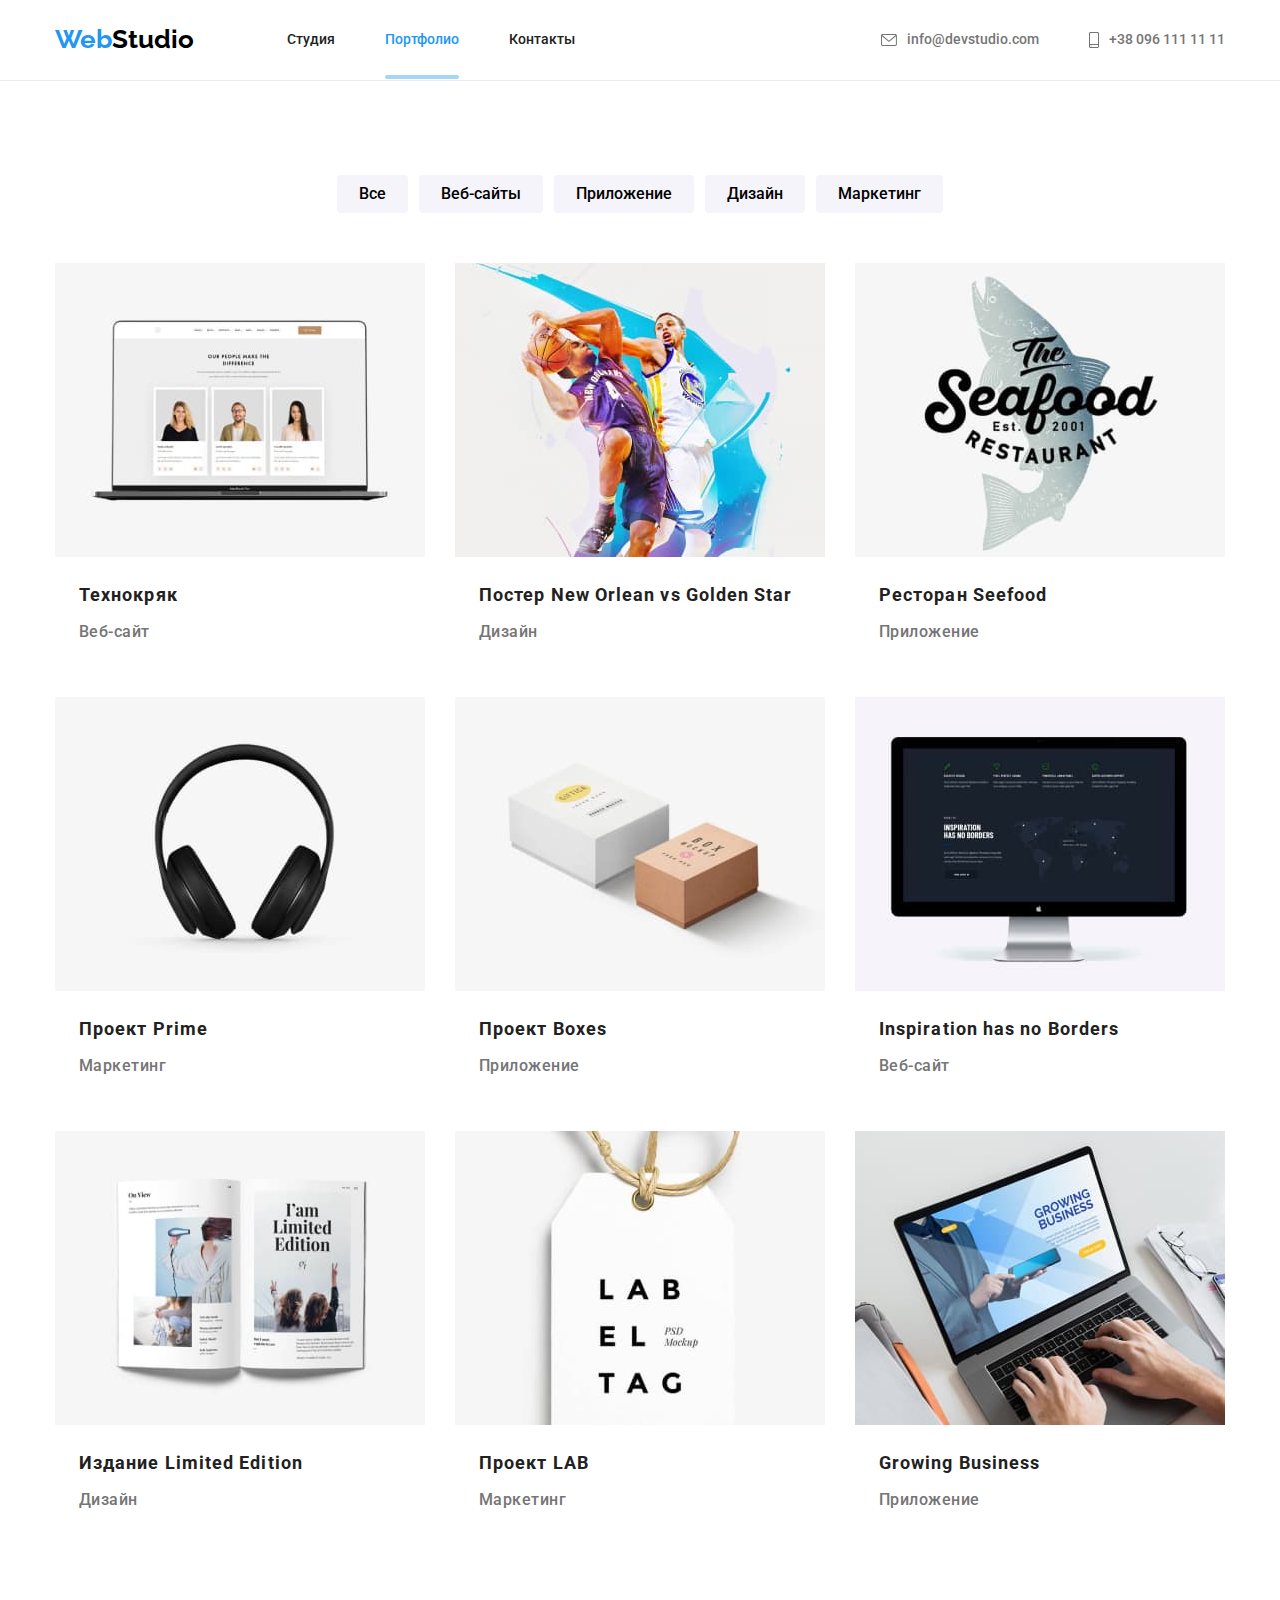
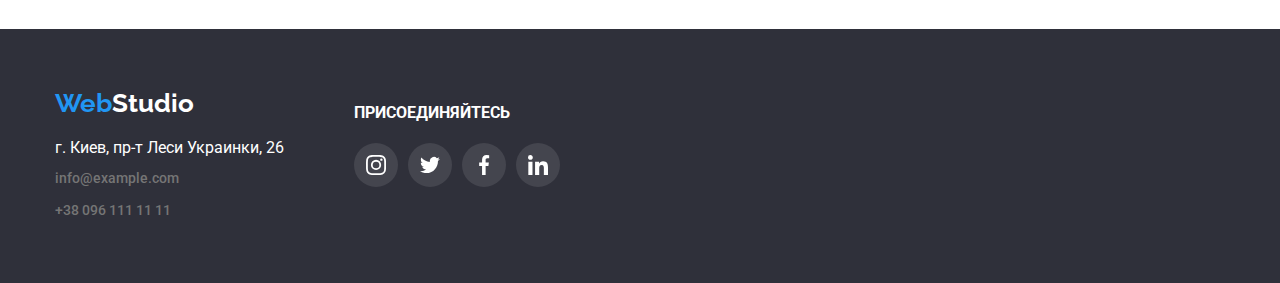
==== portfolio.html @ 99324afc "DZ5" ====
<!DOCTYPE html>
<html lang="ru">

<head>
    <meta charset="UTF-8">
    <meta http-equiv="X-UA-Compatible" content="IE=edge">
    <meta name="viewport" content="width=device-width, initial-scale=1.0">
    <title>WebStudio</title>
    <link rel="preconnect" href="https://fonts.gstatic.com">
    <link href="https://fonts.googleapis.com/css2?family=Raleway:wght@700&family=Roboto:wght@400;500;700;900&display=swap"
        rel="stylesheet">
    <link rel="stylesheet" href="https://cdnjs.cloudflare.com/ajax/libs/modern-normalize/1.0.0/modern-normalize.min.css">
    <link rel="stylesheet" href="./css/style.css">
</head>

<body>
    <!-- Шапка сайта -->
    <header class="page-header">
        <div class="container flex">
            <a class="logo" href="./index.html" lang="en">Web<span>Studio</span></a>
            <nav class="main-nav">
                <ul class="list site-nav flex">
                    <li class="item"><a class="link" href="./index.html">Студия</a></li>
                    <li class="item"><a class="link current" href="./portfolio.html">Портфолио</a></li>
                    <li class="item"><a class="link" href="">Контакты</a></li>
                </ul>
    
            </nav>
            <ul class="list contact-nav flex">
                <li class="item">
                    <a class="link link-contact" href="mailto:info@devstudio.com">
                        <svg class="contact-icon" width="16px" height="12px">
                            <use href="./images/icons.svg#icon-envelope"></use>
                        </svg>
                        info@devstudio.com
                    </a>
                </li>
                <li class="item">
                    <a class="link link-contact" href="tel:+380961111111">
                        <svg class="contact-icon" width="10px" height="16px">
                            <use href="./images/icons.svg#icon-smartphone"></use>
                        </svg>
                        +38 096 111 11 11
                    </a>
                </li>
            </ul>
        </div>
    </header>

        <!-- главная страница -->
        <main>
            <section class="section section-portfolio">
                <div class="container">
                    <h1 hidden>Наше портфолио</h1>
                    <ul class="list btn-list">
                        <li class="item">
                            <button class="btn" type="button">Все</button>
                        </li>
                        <li class="item">
                            <button class="btn" type="button">Веб-сайты</button>
                        </li>
                        <li class="item">
                            <button class="btn" type="button">Приложение</button>
                        </li>
                        <li class="item">
                            <button class="btn" type="button">Дизайн</button>
                        </li>
                        <li class="item">
                            <button class="btn" type="button">Маркетинг</button>
                        </li>
                    </ul>
                    <ul class="list portfolio-list">
                        <li class="item">
                            <div class="portfolio-list-item">
                                <a class="link" href="#">
                                    <div class="portfolio-image">
                                        <img src="./images/portfolio/website1.jpg" alt="Веб-сайт Технокряк" width="370" height="294">
                                        <p class="text-works-transcriptions">Технокряк это современная площадка распространения коронавируса. Компании используют эту платформу для цифрового
                                                шпионажа и атак на защищённые сервера конкурентов.</p>
                                    </div>
                                    <h2 class="title-works">Технокряк</h2>
                                    <p class="text-works">Веб-сайт</p>
                                    
                                </a>
                            </div>
                        </li>
                        <li class="item">
                            <div class="portfolio-list-item">
                                <a class="link" href="#">
                                    <img class="portfolio-image" src="./images/portfolio/website2.jpg" alt="Постер New Orlean vs Golden Star" width="370" height="294">
                                    <h2 class="title-works">Постер New Orlean vs Golden Star</h2>
                                    <p class="text-works">Дизайн</p>
                                </a>
                            </div>
                        </li>
                        <li class="item">
                            <div class="portfolio-list-item">
                                <a class="link" href="#">
                                    <img class="portfolio-image" src="./images/portfolio/website3.jpg" alt="Приложение для ресторана Seefood" width="370" height="294">
                                    <h2 class="title-works">Ресторан Seefood</h2>
                                    <p class="text-works">Приложение</p>
                                </a>
                            </div>
                        </li>
                        <li class="item">
                            <div class="portfolio-list-item">
                                <a class="link" href="#">
                                    <img class="portfolio-image" src="./images/portfolio/website4.jpg" alt="Проект Prime" width="370" height="294">
                                    <h2 class="title-works">Проект Prime</h2>
                                    <p class="text-works">Маркетинг</p>
                                </a>
                            </div>
                        </li>
                        <li class="item">
                            <div class="portfolio-list-item">
                                <a class="link" href="#">
                                    <img class="portfolio-image" src="./images/portfolio/website5.jpg" alt="Проект Boxes" width="370" height="294">
                                    <h2 class="title-works">Проект Boxes</h2>
                                    <p class="text-works">Приложение</p>
                                </a>
                            </div>
                        </li>
                        <li class="item">
                            <div class="portfolio-list-item">
                                <a class="link" href="#">
                                    <img class="portfolio-image" src="./images/portfolio/website6.jpg" alt="Inspiration has no Borders" width="370" height="294">
                                    <h2 class="title-works">Inspiration has no Borders</h2>
                                    <p class="text-works">Веб-сайт</p>
                                </a>
                            </div>
                        </li>
                        <li class="item">
                            <div class="portfolio-list-item">
                                <a class="link" href="#">
                                    <img class="portfolio-image" src="./images/portfolio/website7.jpg" alt="Издание Limited Edition" width="370" height="294">
                                    <h2 class="title-works">Издание Limited Edition</h2>
                                    <p class="text-works">Дизайн</p>
                                </a>
                            </div>
                        </li>
                        <li class="item">
                            <div class="portfolio-list-item">
                                <a class="link" href="#">
                                    <img class="portfolio-image" src="./images/portfolio/website8.jpg" alt="Проект LAB" width="370" height="294">
                                    <h2 class="title-works">Проект LAB</h2>
                                    <p class="text-works">Маркетинг</p>
                                </a>
                            </div>
                        </li>
                        <li class="item">
                            <div class="portfolio-list-item">
                                <a class="link" href="#">
                                    <img class="portfolio-image" src="./images/portfolio/website9.jpg" alt="Growing Business" width="370" height="294">
                                    <h2 class="title-works">Growing Business</h2>
                                    <p class="text-works">Приложение</p>
                                </a>
                            </div>
                        </li>
                    </ul>
                </div>
            </section>

        </main>
        <!-- Футер -->
        <footer class="footer">
            <div class="container footer-container">
                <div class="footer-contact">
                    <a class="logo logo-footer" href="./index.html" lang="en">Web<span>Studio</span></a>
                    <address class="footer-address">
                        <p class="address">г. Киев, пр-т Леси Украинки, 26 </p>
                        <a class="link link-contact" href="mailto:info@example.com">info@example.com</a>
                        <a class="link link-contact" href="tel:+380961111111">+38 096 111 11 11</a>
                    </address>
                </div>
                <div class="footer-social-link">
                    <p class="title">присоединяйтесь</p>
                    <ul class="social-items">
                        <li>
                            <button class="social-links">
                                <svg class="social-link" width="20" height="20">
                                    <use href="./images/icons.svg#icon-instagram"></use>
                                </svg>
                            </button>
                        </li>
                        <li>
                            <button class="social-links">
                                <svg class="social-link" width="20" height="20">
                                    <use href="./images/icons.svg#icon-twitter"></use>
                                </svg>
                            </button>
                        </li>
                        <li>
                            <button class="social-links">
                                <svg class="social-link" width="20" height="20">
                                    <use href="./images/icons.svg#icon-facebook"></use>
                                </svg>
                            </button>
                        </li>
                        <li>
                            <button class="social-links">
                                <svg class="social-link" width="20" height="20">
                                    <use href="./images/icons.svg#icon-linkedin"></use>
                                </svg>
                            </button>
                        </li>
                    </ul>
                </div>
            </div>
        </footer>
</body>
</html>
---- css/style.css ----
:root {
  --dark-background: #2f303a;
  --white-background: #ffffff;
  --light-background: #e5e5e5;
  --grey-background: #f5f4fa;
  --text-dark: #000000;
  --text-white: #ffffff;
  --text-black: #212121;
  --text-grey: #757575;
  --accent-blue: #2196f3;
  --icon-color: #afb1b8;
}
body {
  background: var(--white-background);
  font-family: Roboto, sans-serif;
  color: var(--text-black);
}
h1,
h2,
h3,
h4,
h5,
h6 {
  margin: 0;
}
p {
  margin: 0;
}
ul,
li {
  margin: 0;
  padding: 0;
}
button {
  padding: 0;
}
svg {
  display: block;
}
img {
  display: block;
}
.container {
  margin-left: auto;
  margin-right: auto;
  padding-left: 15px;
  padding-right: 15px;

  width: 1200px;

  /* outline: 1px solid tomato; */
}
.link {
  font-weight: 500;
  font-size: 14px;
  line-height: 1.14;
  color: var(--text-black);
  text-decoration: none;
}
.link:hover,
.link:focus {
  color: var(--accent-blue);
}
.section {
  padding-top: 94px;
  padding-bottom: 94px;
  font-size: 14px;
  line-height: 1.71;

  /* width: 1600px; */
}
.list {
  list-style-type: none;
}
.flex {
  display: flex;
}
/* Header */

.page-header {
  border-bottom: 1px solid #ececec;
  /* padding: 0 200px; */
}
.page-header .container {
  align-items: center;
}
.logo {
  color: var(--accent-blue);
  font-family: Raleway;
  font-weight: bold;
  font-size: 26px;
  text-decoration: none;
}
.logo span {
  color: var(--text-dark);
}
.main-nav {
  align-items: center;
}
.site-nav {
  margin: 0;
  padding: 32px 0 32px 93px;
  align-items: center;

  font-weight: 500;
  font-size: 14px;
  line-height: 1.14;
}
.site-nav .link {
  padding: 32px 0;
}
.site-nav .item + .item {
  margin-left: 50px;
}

.contact-nav {
  display: flex;
  margin-left: auto;
  padding: 0;
}
.link-contact {
  display: flex;
  align-items: center;
  color: var(--text-grey);
}
.site-nav .link.current {
  position: relative;
  color: var(--accent-blue);
}
.site-nav .link.current::after {
  content: '';
  display: block;
  width: 100%;
  height: 4px;
  background-color: var(--accent-blue);
  border-radius: 2px;
  opacity: 0.4;

  position: absolute;
  left: 0;
  bottom: 0;
}
.contact-nav .item + .item {
  padding-left: 50px;
}
.contact-icon {
  margin-right: 10px;
  fill: currentColor;
}
.link-contact:hover,
.link-contact:focus {
  fill: var(--accent-blue);
}

/* Main */

.hero-section {
  text-align: center;
}
.hero-section-overlay {
  max-width: 1600px;
  margin-left: auto;
  margin-right: auto;
  background-image: linear-gradient(
      to right,
      rgba(47, 48, 58, 0.4),
      rgba(47, 48, 58, 0.4)
    ),
    url('../images/backgroundhero.png');

  background-repeat: no-repeat;
  background-position: 50% 50%;
}
.hero-section-title {
  padding: 106px 237px 106px 237px;
}
.hero-title {
  margin-bottom: 30px;

  font-weight: 900;
  font-size: 44px;
  line-height: 137%;
  color: var(--text-white);
  text-transform: uppercase;
}
.btn {
  background-color: var(--grey-background);
  font-weight: 500;
  font-size: 16px;
  line-height: 1.63;
  text-align: center;
  cursor: pointer;
}
.btn:hover,
.btn:focus {
  background-color: var(--accent-blue);
  color: var(--text-white);
}
.btn-hero {
  background-color: var(--accent-blue);
  font-weight: bold;
  font-size: 16px;
  line-height: 1.88;
  text-align: center;
  color: var(--text-white);
  width: 200px;
  border: transparent;
  border-radius: 4px;
  padding: 10px 32px;
}
.close-btn {
  position: absolute;
  top: 8px;
  right: 8px;
  padding: 9px 9px 10px 10px;
  border: 1px solid rgba(0, 0, 0, 0.1);
  border-radius: 50%;
  background-color: var(--white-background);
}
.close-icon {
  /* fill: #000000; */
}
.backdrop {
  position: fixed;
  top: 0;
  left: 0;
  width: 100%;
  height: 100%;
  background: rgba(0, 0, 0, 0.2);

  opacity: 1;

  transition: opacity 250ms cubic-bezier(0.4, 0, 0.2, 1);
}
.backdrop.is-hidden {
  opacity: 0;
  pointer-events: none;
}
.backdrop.is-hidden .modal {
  transform: translate(-50%, -50%) scale(0);
}
.modal {
  position: absolute;
  top: 50%;
  left: 50%;
  transform: translate(-50%, -50%) scale(1);
  width: 528px;
  height: 581px;

  background-color: #fff;
  box-shadow: 0px 1px 3px rgba(0, 0, 0, 0.12), 0px 1px 1px rgba(0, 0, 0, 0.14),
    0px 2px 1px rgba(0, 0, 0, 0.2);
  border-radius: 4px;

  transition: transform 250ms cubic-bezier(0.4, 0, 0.2, 1);
}
/* наши преимущества */
.feature-list {
  display: flex;
  margin-bottom: 94px;
}
.feature-list .item {
  width: calc((100% - 90px) / 4);
}
.feature-list .item:not(:last-child) {
  margin-right: 30px;
}
.feature-list .feature-title {
  margin-bottom: 10px;
}
.title {
  font-weight: bold;
  line-height: 1.14;
  text-transform: uppercase;
  margin-bottom: 10px;
}
.feature-title {
  font-size: 14px;
  letter-spacing: 0.03em;
  line-height: 1.15;
}
.section-title {
  margin-bottom: 50px;

  font-weight: bold;
  font-size: 36px;
  line-height: 1.17;
  text-align: center;
}
.text {
  color: var(--text-grey);
}
.our-skills-list {
  display: flex;
}
.our-skills-list .item:not(:last-child) {
  margin-right: 30px;
}
.our-skills-list .item {
  position: relative;
}
.our-skills-list-text {
  position: absolute;
  width: 100%;
  left: 0;
  bottom: 0;
  padding: 27px 0;
  text-align: center;
  background-color: rgba(47, 48, 58, 0.8);
  color: var(--text-white);
  text-transform: uppercase;
  font-size: bold;
  line-height: 1.14;
  letter-spacing: 0.03em;
}
.feature-icons {
  padding: 25px 100px;
  margin-bottom: 30px;
  background-color: var(--grey-background);
  border-radius: 4px;
  text-align: center;
}
/* наша команда */
.section-our-team {
  background-color: var(--grey-background);
}
.list-team {
  display: flex;
  text-align: center;
}
.our-team-item {
  background-color: var(--white-background);
}
.list-team .item {
  display: block;
  box-shadow: 0px 1px 3px rgba(0, 0, 0, 0.12), 0px 1px 1px rgba(0, 0, 0, 0.14),
    0px 2px 1px rgba(0, 0, 0, 0.2);
}
.list-team .item:not(:last-child) {
  margin-right: 30px;
}
.title-team {
  font-weight: 500;
  font-size: 16px;
  line-height: 119%;
  letter-spacing: 0.03em;
  padding: 0 59px 10px 59px;
}
.our-skills-list {
  display: flex;
}
.our-skills-list .item:not(:last-child) {
  margin-right: 30px;
}
.team-text {
  font-size: 16px;
  line-height: 1.19;
  padding-right: auto;
  padding-bottom: 16px;
  padding-left: auto;
}
.team-image {
  display: block;
  margin-bottom: 30px;
}
.social-links {
  display: block;
  margin-right: 10px;
  padding: 12px;
  color: var(--icon-color);
  background-color: var(--white-background);
  border: none;
  border-radius: 50%;
  cursor: pointer;
}

.social-links:hover,
.social-links:focus {
  background-color: var(--accent-blue);
  color: var(--text-white);
}
.social-link {
  text-align: center;
  fill: currentColor;
}
.social-items {
  display: flex;
  justify-content: center;
  padding-bottom: 30px;
  list-style: none;
}
/* Наши клиенты */
.our-client-list {
  display: flex;
  justify-content: center;
  list-style: none;
}
.our-client-items {
  padding: 16px 32px;
  border: 1px solid #afb1b8;
  border-radius: 4px;
  color: var(--icon-color);
  cursor: pointer;
}
.our-client-items:hover,
.our-client-items:focus {
  color: var(--accent-blue);
  border: 1px solid var(--accent-blue);
}
.our-client-items:not(:last-child) {
  margin-right: 30px;
}
.our-client-item {
  display: block;
  fill: currentColor;
}
.our-client-item-one {
  padding: 7px 33px 6px 32px;
}
.our-client-item-two {
  padding: 3px 33px 5px;
}
.our-client-item-three {
  padding: 8px 33px 10px 29px;
}
.our-client-item-four {
  padding: 9px 11px 10px;
}
.our-client-item-five {
  padding: 7px 22px 8px;
}
.our-client-item-six {
  padding: 7px 6px 9px;
}
/* наши работы */
.section-portfolio {
  background-color: var(--white-background);
}
.btn-list {
  text-align: center;
  margin-bottom: 50px;
}
.btn-list .item {
  display: inline-block;
  letter-spacing: 0.03em;
}
.btn-list .item:not(:last-child) {
  margin-right: 8px;
}
.btn-list .item:hover,
.btn-list .item:focus {
  box-shadow: 0px 3px 1px rgba(0, 0, 0, 0.1), 0px 1px 2px rgba(0, 0, 0, 0.08),
    0px 2px 2px rgba(0, 0, 0, 0.12);
}
.item .btn {
  padding: 6px 22px;
  border: transparent;
  border-radius: 4px;
  font-family: Roboto;
  font-weight: 500;
}

.portfolio-list {
  display: flex;
  flex-wrap: wrap;
}
.portfolio-image {
  position: relative;
  display: block;
}

.portfolio-list .item:not(:nth-child(3n + 3)) {
  margin-right: 30px;
}
.portfolio-list .item:not(:nth-child(n + 7)) {
  margin-bottom: 30px;
}
.portfolio-list-item {
  background-color: var(--white-background);
  overflow: hidden;
}

.title-works {
  /* margin-top: 20px; */
  margin-top: 20px;
  padding-left: 24px;
  padding-right: auto;
  font-weight: bold;
  font-size: 18px;
  line-height: 2;
  letter-spacing: 0.06em;
}
.text-works {
  margin-top: 4px;
  padding-bottom: 20px;
  padding-left: 24px;
  font-size: 16px;
  line-height: 1.88;
  letter-spacing: 0.03em;
  color: var(--text-grey);
}
.text-works-transcriptions {
  position: absolute;
  bottom: 0;
  left: 0;
  width: 100%;
  height: 100%;
  font-weight: normal;
  font-size: 18px;
  line-height: 1.56;
  letter-spacing: 0.03em;
  color: var(--text-white);
  background-color: var(--accent-blue);
  opacity: 0;

  padding: 63px 24px;

  transform: scaleY(0);
  transform-origin: bottom;
  transition: transform 250ms cubic-bezier(0.4, 0, 0.2, 1),
    opasity 250ms cubic-bezier(0.4, 0, 0.2, 1);
}
.portfolio-list .link:hover,
.portfolio-list .link:focus {
  color: var(--text-dark);
}
.portfolio-list .item:hover,
.portfolio-list .item:focus {
  box-shadow: 0px 1px 1px rgba(0, 0, 0, 0.12), 0px 4px 4px rgba(0, 0, 0, 0.06),
    1px 4px 6px rgba(0, 0, 0, 0.16);
}
.portfolio-list .item:hover .text-works-transcriptions,
.portfolio-list .item:focus .text-works-transcriptions {
  transform: scaleY(1);
  opacity: 0.9;
}

/* Footer */
.footer {
  background-color: var(--dark-background);
}

.footer-container {
  display: flex;
  padding-top: 60px;
  padding-bottom: 60px;
}
.footer-contact {
  margin-right: 70px;
}
.logo-footer {
  display: block;
  margin-bottom: 20px;
}
.logo-footer span {
  color: var(--text-white);
}

.address {
  margin-bottom: 9px;
  font-style: normal;
  color: var(--text-white);
}

.footer-address .link-contact {
  display: block;
  font-size: 14px;
  line-height: 1.71;
  cursor: default;
  font-style: normal;
}
.footer-address .link-contact:not(:last-child) {
  margin-bottom: 9px;
}

.footer-social-link {
  padding-top: 15px;
  cursor: pointer;
}
.footer-social-link .title {
  margin-bottom: 20px;
  color: var(--text-white);
}
.footer-social-link .social-items {
  padding: 0;
}
.footer-social-link .social-links {
  background-color: rgba(255, 255, 255, 0.1);
  color: var(--text-white);
}
.footer-social-link .social-links:hover,
.footer-social-link .social-links:focus {
  background-color: var(--accent-blue);
}
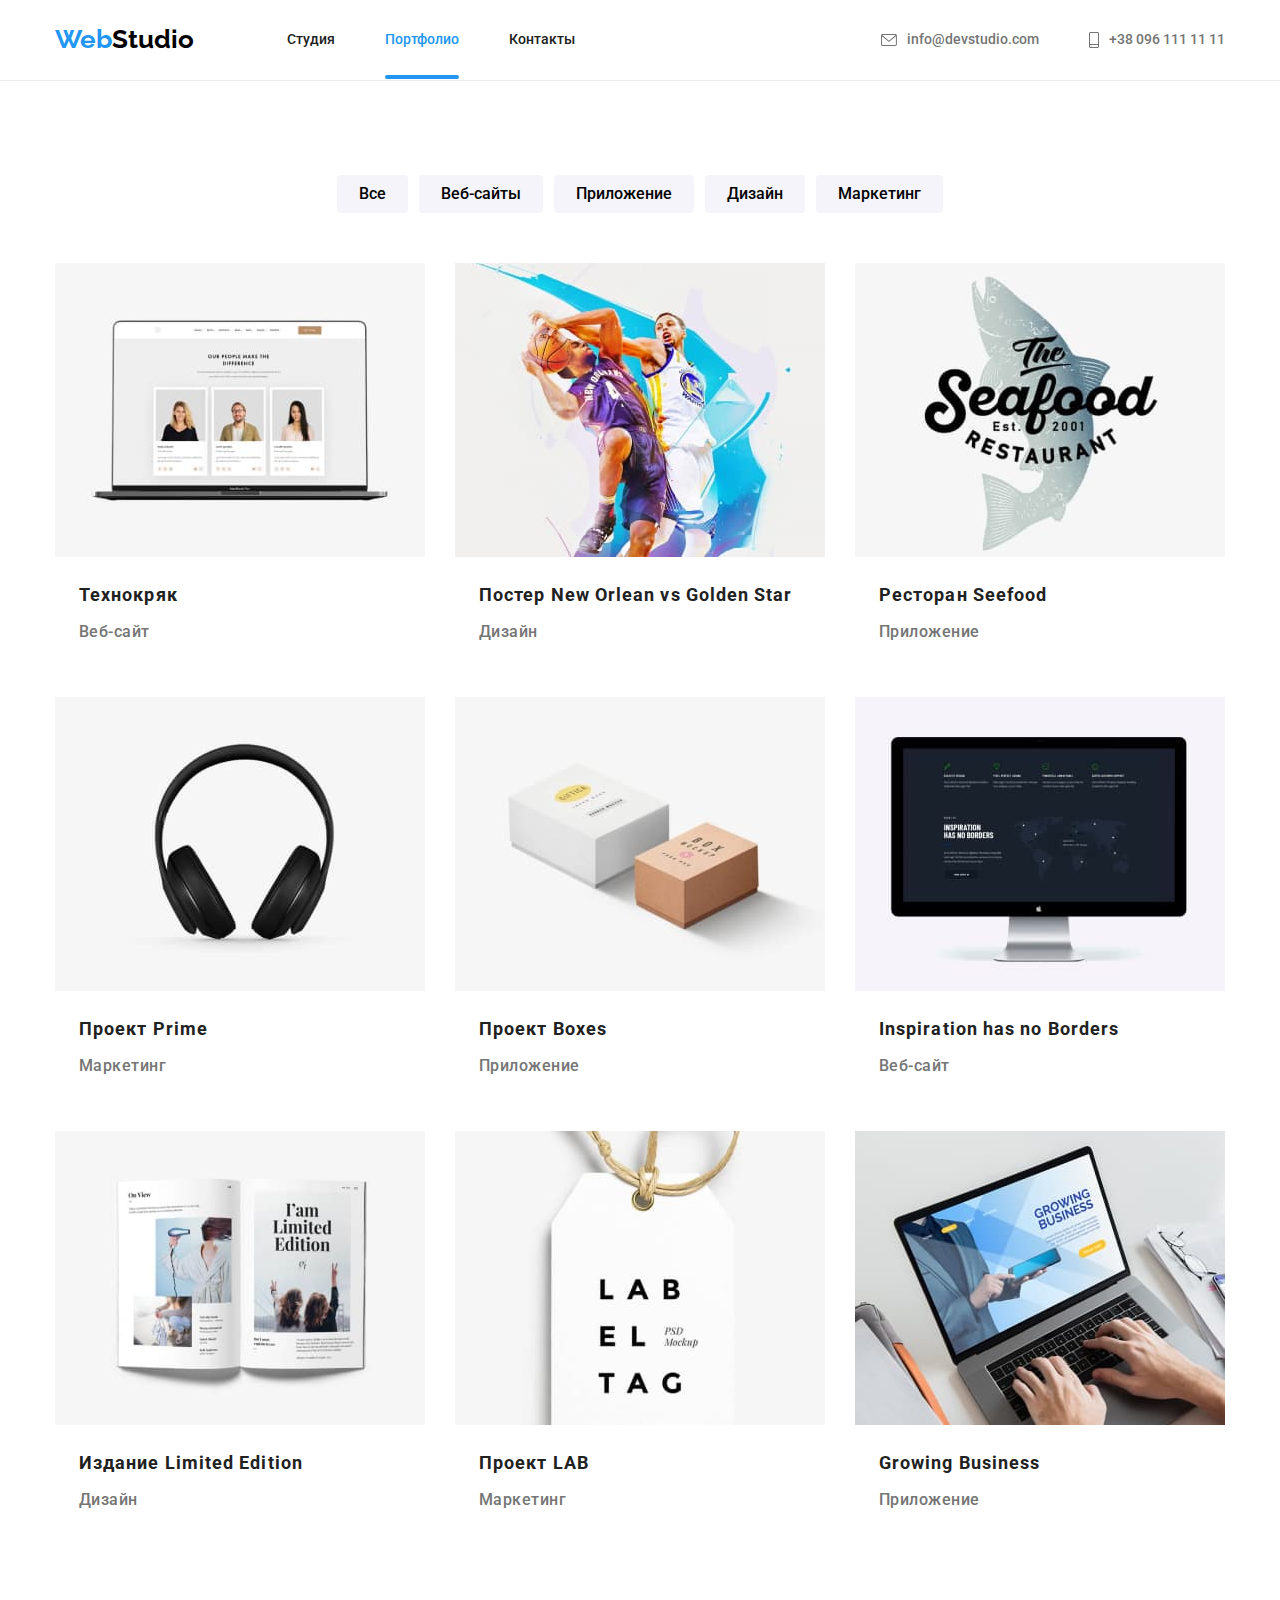
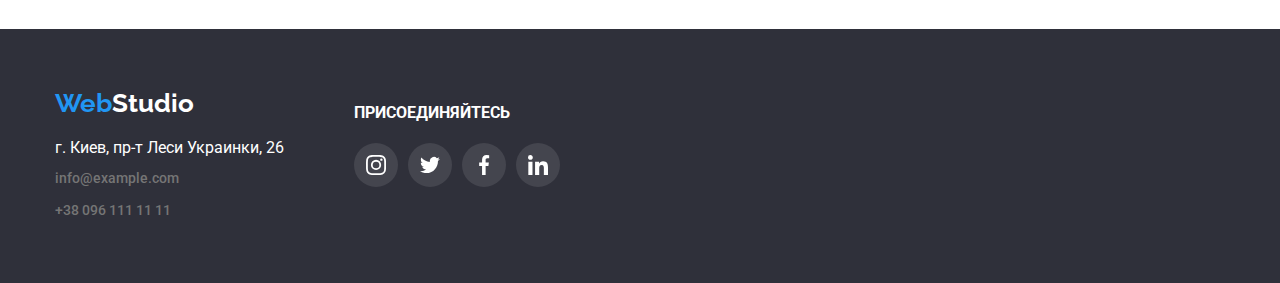
==== commit 03bc8f03: "ispravlenoe2" ====
--- a/portfolio.html
+++ b/portfolio.html
@@ -75,19 +75,24 @@
                                 <a class="link" href="#">
                                     <div class="portfolio-image">
                                         <img src="./images/portfolio/website1.jpg" alt="Веб-сайт Технокряк" width="370" height="294">
-                                        <p class="text-works-transcriptions">Технокряк это современная площадка распространения коронавируса. Компании используют эту платформу для цифрового
-                                                шпионажа и атак на защищённые сервера конкурентов.</p>
+                                        <p class="text-works-transcriptions">Технокряк это современная площадка распространения коронавируса. Компании
+                                            используют эту платформу для цифрового
+                                            шпионажа и атак на защищённые сервера конкурентов.</p>
                                     </div>
                                     <h2 class="title-works">Технокряк</h2>
                                     <p class="text-works">Веб-сайт</p>
-                                    
-                                </a>
-                            </div>
-                        </li>
-                        <li class="item">
-                            <div class="portfolio-list-item">
-                                <a class="link" href="#">
-                                    <img class="portfolio-image" src="./images/portfolio/website2.jpg" alt="Постер New Orlean vs Golden Star" width="370" height="294">
+                                </a>
+                            </div>
+                        </li>
+                        <li class="item">
+                            <div class="portfolio-list-item">
+                                <a class="link" href="#">
+                                    <div class="portfolio-image">
+                                        <img class="portfolio-image" src="./images/portfolio/website2.jpg" alt="Постер New Orlean vs Golden Star" width="370" height="294">
+                                        <p class="text-works-transcriptions">Технокряк это современная площадка распространения коронавируса. Компании
+                                            используют эту платформу для цифрового
+                                            шпионажа и атак на защищённые сервера конкурентов.</p>
+                                    </div>
                                     <h2 class="title-works">Постер New Orlean vs Golden Star</h2>
                                     <p class="text-works">Дизайн</p>
                                 </a>
@@ -96,7 +101,12 @@
                         <li class="item">
                             <div class="portfolio-list-item">
                                 <a class="link" href="#">
-                                    <img class="portfolio-image" src="./images/portfolio/website3.jpg" alt="Приложение для ресторана Seefood" width="370" height="294">
+                                    <div class="portfolio-image">
+                                        <img class="portfolio-image" src="./images/portfolio/website3.jpg" alt="Приложение для ресторана Seefood" width="370" height="294">
+                                        <p class="text-works-transcriptions">Технокряк это современная площадка распространения коронавируса. Компании
+                                            используют эту платформу для цифрового
+                                            шпионажа и атак на защищённые сервера конкурентов.</p>
+                                    </div>
                                     <h2 class="title-works">Ресторан Seefood</h2>
                                     <p class="text-works">Приложение</p>
                                 </a>
@@ -105,7 +115,12 @@
                         <li class="item">
                             <div class="portfolio-list-item">
                                 <a class="link" href="#">
-                                    <img class="portfolio-image" src="./images/portfolio/website4.jpg" alt="Проект Prime" width="370" height="294">
+                                    <div class="portfolio-image">
+                                        <img class="portfolio-image" src="./images/portfolio/website4.jpg" alt="Проект Prime" width="370" height="294">
+                                        <p class="text-works-transcriptions">Технокряк это современная площадка распространения коронавируса. Компании
+                                            используют эту платформу для цифрового
+                                            шпионажа и атак на защищённые сервера конкурентов.</p>
+                                    </div>
                                     <h2 class="title-works">Проект Prime</h2>
                                     <p class="text-works">Маркетинг</p>
                                 </a>
@@ -114,7 +129,12 @@
                         <li class="item">
                             <div class="portfolio-list-item">
                                 <a class="link" href="#">
-                                    <img class="portfolio-image" src="./images/portfolio/website5.jpg" alt="Проект Boxes" width="370" height="294">
+                                    <div class="portfolio-image">
+                                        <img class="portfolio-image" src="./images/portfolio/website5.jpg" alt="Проект Boxes" width="370" height="294">
+                                        <p class="text-works-transcriptions">Технокряк это современная площадка распространения коронавируса. Компании
+                                            используют эту платформу для цифрового
+                                            шпионажа и атак на защищённые сервера конкурентов.</p>
+                                    </div>
                                     <h2 class="title-works">Проект Boxes</h2>
                                     <p class="text-works">Приложение</p>
                                 </a>
@@ -123,7 +143,12 @@
                         <li class="item">
                             <div class="portfolio-list-item">
                                 <a class="link" href="#">
-                                    <img class="portfolio-image" src="./images/portfolio/website6.jpg" alt="Inspiration has no Borders" width="370" height="294">
+                                    <div class="portfolio-image">
+                                        <img class="portfolio-image" src="./images/portfolio/website6.jpg" alt="Inspiration has no Borders" width="370" height="294">
+                                        <p class="text-works-transcriptions">Технокряк это современная площадка распространения коронавируса. Компании
+                                            используют эту платформу для цифрового
+                                            шпионажа и атак на защищённые сервера конкурентов.</p>
+                                    </div>
                                     <h2 class="title-works">Inspiration has no Borders</h2>
                                     <p class="text-works">Веб-сайт</p>
                                 </a>
@@ -132,7 +157,12 @@
                         <li class="item">
                             <div class="portfolio-list-item">
                                 <a class="link" href="#">
-                                    <img class="portfolio-image" src="./images/portfolio/website7.jpg" alt="Издание Limited Edition" width="370" height="294">
+                                    <div class="portfolio-image">
+                                        <img class="portfolio-image" src="./images/portfolio/website7.jpg" alt="Издание Limited Edition" width="370" height="294">
+                                        <p class="text-works-transcriptions">Технокряк это современная площадка распространения коронавируса. Компании
+                                            используют эту платформу для цифрового
+                                            шпионажа и атак на защищённые сервера конкурентов.</p>
+                                    </div>
                                     <h2 class="title-works">Издание Limited Edition</h2>
                                     <p class="text-works">Дизайн</p>
                                 </a>
@@ -141,7 +171,12 @@
                         <li class="item">
                             <div class="portfolio-list-item">
                                 <a class="link" href="#">
-                                    <img class="portfolio-image" src="./images/portfolio/website8.jpg" alt="Проект LAB" width="370" height="294">
+                                    <div class="portfolio-image">
+                                        <img class="portfolio-image" src="./images/portfolio/website8.jpg" alt="Проект LAB" width="370" height="294">
+                                        <p class="text-works-transcriptions">Технокряк это современная площадка распространения коронавируса. Компании
+                                            используют эту платформу для цифрового
+                                            шпионажа и атак на защищённые сервера конкурентов.</p>
+                                    </div>
                                     <h2 class="title-works">Проект LAB</h2>
                                     <p class="text-works">Маркетинг</p>
                                 </a>
@@ -150,7 +185,12 @@
                         <li class="item">
                             <div class="portfolio-list-item">
                                 <a class="link" href="#">
-                                    <img class="portfolio-image" src="./images/portfolio/website9.jpg" alt="Growing Business" width="370" height="294">
+                                    <div class="portfolio-image">
+                                        <img class="portfolio-image" src="./images/portfolio/website9.jpg" alt="Growing Business" width="370" height="294">
+                                        <p class="text-works-transcriptions">Технокряк это современная площадка распространения коронавируса. Компании
+                                            используют эту платформу для цифрового
+                                            шпионажа и атак на защищённые сервера конкурентов.</p>
+                                    </div>
                                     <h2 class="title-works">Growing Business</h2>
                                     <p class="text-works">Приложение</p>
                                 </a>
--- a/css/style.css
+++ b/css/style.css
@@ -9,6 +9,7 @@
   --text-grey: #757575;
   --accent-blue: #2196f3;
   --icon-color: #afb1b8;
+  --animation: 250ms cubic-bezier(0.4, 0, 0.2, 1);
 }
 body {
   background: var(--white-background);
@@ -56,6 +57,7 @@
   line-height: 1.14;
   color: var(--text-black);
   text-decoration: none;
+  transition: color var(--animation);
 }
 .link:hover,
 .link:focus {
@@ -134,7 +136,7 @@
   height: 4px;
   background-color: var(--accent-blue);
   border-radius: 2px;
-  opacity: 0.4;
+  /* opacity: 0.4;  */ /* в макеті є опасіті !!!*/
 
   position: absolute;
   left: 0;
@@ -146,6 +148,7 @@
 .contact-icon {
   margin-right: 10px;
   fill: currentColor;
+  transition: fill var(--animation);
 }
 .link-contact:hover,
 .link-contact:focus {
@@ -190,6 +193,7 @@
   line-height: 1.63;
   text-align: center;
   cursor: pointer;
+  transition: color var(--animation), background-color var(--animation);
 }
 .btn:hover,
 .btn:focus {
@@ -216,6 +220,7 @@
   border: 1px solid rgba(0, 0, 0, 0.1);
   border-radius: 50%;
   background-color: var(--white-background);
+  cursor: pointer;
 }
 .close-icon {
   /* fill: #000000; */
@@ -235,6 +240,7 @@
 .backdrop.is-hidden {
   opacity: 0;
   pointer-events: none;
+  visibility: hidden;
 }
 .backdrop.is-hidden .modal {
   transform: translate(-50%, -50%) scale(0);
@@ -309,7 +315,8 @@
   background-color: rgba(47, 48, 58, 0.8);
   color: var(--text-white);
   text-transform: uppercase;
-  font-size: bold;
+  font-weight: bold;
+  font-size: 14px;
   line-height: 1.14;
   letter-spacing: 0.03em;
 }
@@ -372,6 +379,7 @@
   border: none;
   border-radius: 50%;
   cursor: pointer;
+  transition: color var(--animation), background-color var(--animation);
 }
 
 .social-links:hover,
@@ -401,6 +409,7 @@
   border-radius: 4px;
   color: var(--icon-color);
   cursor: pointer;
+  transition: color var(--animation), border var(--animation);
 }
 .our-client-items:hover,
 .our-client-items:focus {
@@ -443,6 +452,7 @@
 .btn-list .item {
   display: inline-block;
   letter-spacing: 0.03em;
+  transition: box-shadow var(--animation);
 }
 .btn-list .item:not(:last-child) {
   margin-right: 8px;
@@ -466,7 +476,6 @@
 }
 .portfolio-image {
   position: relative;
-  display: block;
 }
 
 .portfolio-list .item:not(:nth-child(3n + 3)) {
@@ -481,7 +490,6 @@
 }
 
 .title-works {
-  /* margin-top: 20px; */
   margin-top: 20px;
   padding-left: 24px;
   padding-right: auto;
@@ -511,14 +519,14 @@
   letter-spacing: 0.03em;
   color: var(--text-white);
   background-color: var(--accent-blue);
-  opacity: 0;
+  opacity: 0.9;
 
   padding: 63px 24px;
 
   transform: scaleY(0);
   transform-origin: bottom;
-  transition: transform 250ms cubic-bezier(0.4, 0, 0.2, 1),
-    opasity 250ms cubic-bezier(0.4, 0, 0.2, 1);
+  transition: transform 250ms cubic-bezier(0.4, 0, 0.2, 1);
+  /* opasity 250ms cubic-bezier(0.4, 0, 0.2, 1); */
 }
 .portfolio-list .link:hover,
 .portfolio-list .link:focus {
@@ -529,8 +537,8 @@
   box-shadow: 0px 1px 1px rgba(0, 0, 0, 0.12), 0px 4px 4px rgba(0, 0, 0, 0.06),
     1px 4px 6px rgba(0, 0, 0, 0.16);
 }
-.portfolio-list .item:hover .text-works-transcriptions,
-.portfolio-list .item:focus .text-works-transcriptions {
+.portfolio-list-item:hover .text-works-transcriptions,
+.portfolio-list-item:focus .text-works-transcriptions {
   transform: scaleY(1);
   opacity: 0.9;
 }
@@ -587,6 +595,7 @@
 .footer-social-link .social-links {
   background-color: rgba(255, 255, 255, 0.1);
   color: var(--text-white);
+  transition: background-color var(--animation);
 }
 .footer-social-link .social-links:hover,
 .footer-social-link .social-links:focus {
